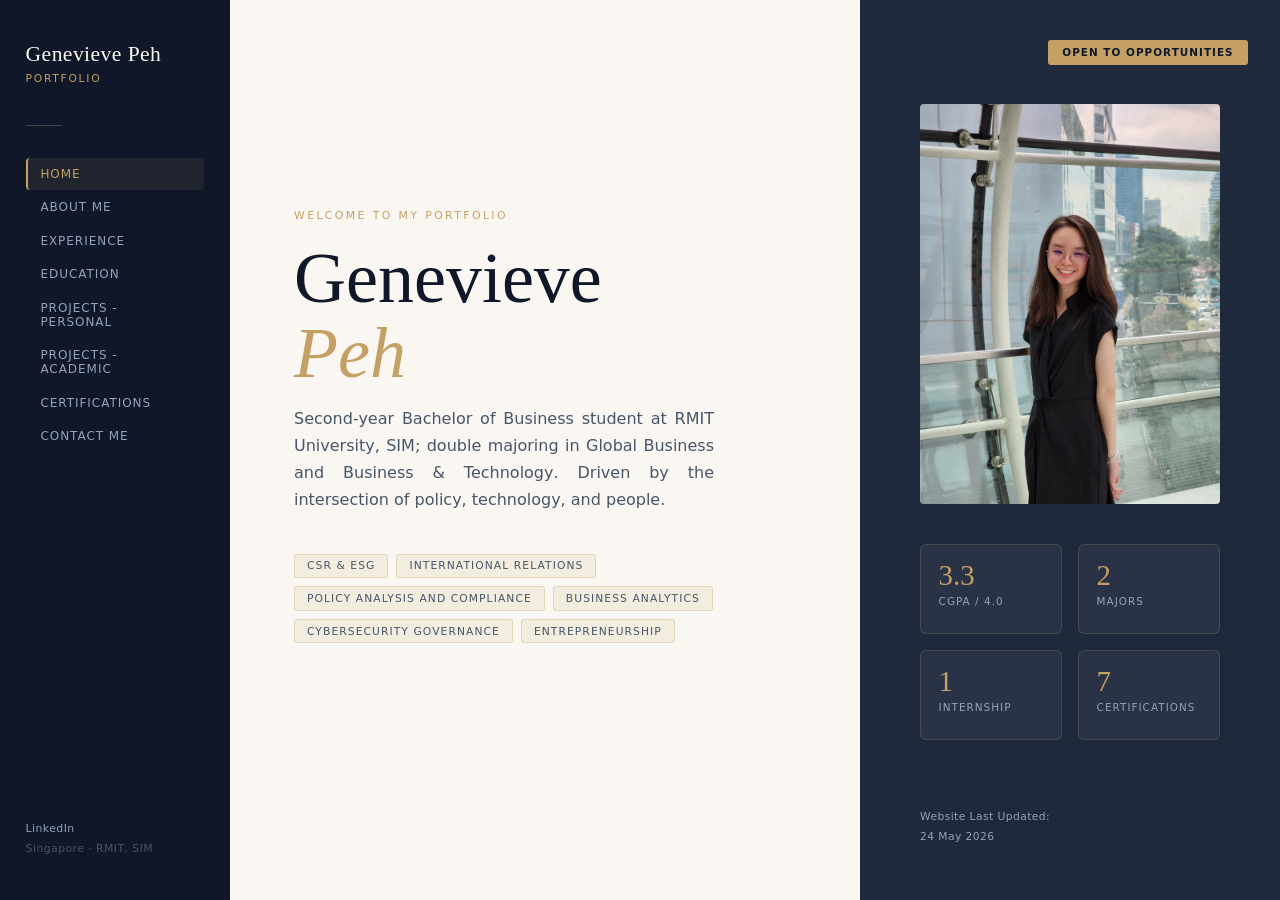
==== index.html @ 04e8a692 "x-frame-option and autocomplete" ====
<!DOCTYPE html>
<html lang="en">
<head>
    <meta charset="UTF-8">
    <meta name="viewport" content="width=device-width, initial-scale=1.0">
    <title>Genevieve Peh — Portfolio</title>
    <meta http-equiv="Content-Security-Policy" content="upgrade-insecure-requests">
    <meta http-equiv="Content-Security-Policy" 
            content="default-src 'self';
                 style-src 'self' 'unsafe-inline' https://fonts.googleapis.com;
                 font-src 'self' https://fonts.gstatic.com;
                 img-src 'self' data:;
                 script-src 'self';
                 object-src 'none';
                 frame-src 'none';">
    <meta http-equiv="X-Content-Type-Options" content="nosniff">
    <meta name="referrer" content="strict-origin-when-cross-origin">
    <link href="https://fonts.googleapis.com/css2?family=Cormorant+Garamond:ital,wght@0,300;0,400;0,500;0,600;1,300;1,400&family=DM+Sans:opsz,wght@9..40,300;9..40,400;9..40,500&display=swap" rel="stylesheet">
    <link rel="stylesheet" href="index-style.css">
    <link rel="icon" type="image/png" href="image/icon.png">
    <link rel="apple-touch-icon" href="image/icon.png">
    <link rel="manifest" href="manifest.json">
    <meta name="theme-color" content="#0F1729">
</head>


<body>
    <aside class="sidebar">
        <div class="sidebar-name">Genevieve Peh</div>
        <div class="sidebar-portfolio">Portfolio</div>
        <div class="sidebar-dividerline"></div>

        <nav>
        <a class="nav-item active" href="index.html">Home</a>
        <a class="nav-item" href="about.html">About Me</a>
        <a class="nav-item" href="experience.html">Experience</a>
        <a class="nav-item" href="education.html">Education</a>
        <a class="nav-item" href="projects-personal.html">Projects - Personal</a>
        <a class="nav-item" href="projects-acad.html">Projects - Academic</a>
        <a class="nav-item" href="certifications.html">Certifications</a>
        <a class="nav-item" href="contact.html">Contact Me</a>
        </nav>

        <div class="sidebar-footer">
        <a href="https://www.linkedin.com/in/genevieve-peh-b8915b331/" target="_blank">LinkedIn</a><br>
        Singapore · RMIT, SIM
        </div>

    </aside>

    <!-- main page content -->
    <main class="main">
        <div class="main-content">

            <!-- LEFT side -->
            <div class="main-left">

                <div class="main-topsub">Welcome to my portfolio</div>
                <h1 class="name">Genevieve<br><em>Peh</em></h1>
                <p class="description">
                    Second-year Bachelor of Business student at RMIT University, SIM; 
                    double majoring in <strong>Global Business</strong> and
                    <strong>Business & Technology</strong>.
                    Driven by the intersection of policy, technology, and people.
                </p>


                <div class="specialty-tags">
                    <span class="tag">CSR & ESG</span>
                    <span class="tag">International Relations</span>
                    <span class="tag">Policy Analysis and Compliance</span>
                    <span class="tag">Business Analytics</span>
                    <span class="tag">Cybersecurity Governance</span>
                    <span class="tag">Entrepreneurship</span>
                </div>

            </div>

            <!-- RIGHT side -->
             <div class="main-right">

                <!-- Opportunities tag -->
                <div class="opp-tag">
                    <span class="opportunities">Open to opportunities</span>
                </div>

                <!-- Photo insert -->
                <div class="photo-container">
                    <img src="image/business folio photo.jpg" alt="Photo of Genevieve Peh">
                </div>    


                <div class="stats">
                    <div class="statbox">
                        <div class="stat-num">3.3</div>
                        <div class="stat-category">cGPA / 4.0</div>
                    </div>
                    
                    <div class="statbox">
                        <div class="stat-num">2</div>
                        <div class="stat-category">Majors</div>
                    </div>

                    <div class="statbox">
                        <div class="stat-num">1</div>
                        <div class="stat-category">Internship</div>
                    </div>

                    <div class="statbox">
                        <div class="stat-num">7</div>
                        <div class="stat-category">Certifications</div>
                    </div>

            
            <!-- TO ALWAYS UPDATE YOUR DATE -->

            <div class="stat-footer">
                <p class="update-date">Website Last Updated:<br> 24 May 2026</p>
            </div>       

                </div>
                

             </div>


        </div>


    </main>
        


</body>

</html>
---- index-style.css ----
*,*::before,*::after{box-sizing:border-box;
    margin:0;
    padding:0;
}

:root{
  --cream:#FAF7F2;
  --navy:#0F1729;
  --navy-soft:#1E293B;
  --gold:#C4A064;
  --gold-light:rgba(196,160,100,0.12);
  --gold-border:rgba(196,160,100,0.3);
  --slate:#475569;
  --slate-light:#94A3B8;
  --mist:#F1F5F9;
  --serif:'Cormorant Garamond',Georgia,serif;
  --sans:'DM Sans',system-ui,sans-serif;
  --sidebar-w:clamp(140px, 22vw, 230px);
}

body{
  font-family:var(--sans);
  background-color:var(--cream);
  color:var(--navy);
  min-height:100vh;
  display:flex;
  overflow-x: hidden;
}

.sidebar{
  width:var(--sidebar-w);
  min-height:100vh;
  background:var(--navy);
  position:fixed;
  top:0;
  left:0;
  display:flex;
  flex-direction:column;
  padding:2.5rem 1.6rem;
  z-index:100;
  overflow-y: auto;
}

.sidebar-name{
  font-family:var(--serif);
  font-size:1.35rem;
  font-weight:500;
  color:var(--cream);
  letter-spacing:0.02em;
  line-height:1.3;
  margin-bottom:0.25rem;
}

.sidebar-portfolio{
  font-size:0.67rem;
  font-weight:400;
  color:var(--gold);
  letter-spacing:0.16em;
  text-transform:uppercase;
  margin-bottom:2.5rem;
}

.sidebar-dividerline{
  width:36px;
  height:1px;
  background:var(--gold-border);
  margin-bottom:2rem;
}

nav{flex:1;}


.nav-item{
    display:block;
    padding:0.55rem 0.8rem;
    margin-bottom:0.12rem;
    font-size:0.75rem;
    font-weight:400;
    letter-spacing:0.08em;
    text-transform:uppercase;
    color:var(--slate-light);
    text-decoration:none;
    border-radius:4px;
    border-left:2px solid transparent;
}

.nav-item:hover{
    background:var(--navy-soft);
    color:var(--cream);
    border-left:2px solid var(--gold);
}


.nav-item.active{
    color:var(--gold);
    border-left-color:var(--gold);
    background:rgba(196,160,100,0.09);
    font-weight:500;
}


.sidebar-footer{
    font-size:0.68rem;
    color:var(--slate);
    letter-spacing:0.04em;
    line-height:1.9;
}


.sidebar-footer a{
    color:var(--slate-light);
    text-decoration:none;
    border-bottom:1px solid transparent;
    transition:color 0.2s ease,border-color 0.2s ease;
}

.sidebar-footer a:hover{
    color:var(--cream);
    border-color:var(--gold);
}

.main{
    margin-left:var(--sidebar-w);
    flex:1;
    min-height:100vh;
    max-width: 100%;
    min-width: 0;
}

/* main text content */

.main-content{
    display:grid;
    grid-template-columns:1fr 420px;
    min-height:100vh;
    align-items:center;
}

.main-left{
    padding:5rem 4rem 5rem 4rem;
    display:flex;
    flex-direction:column;
    justify-content:center;
}

.main-topsub{
    font-size:0.68rem;
    font-weight:500;
    letter-spacing:0.22em;
    text-transform:uppercase;
    color:var(--gold);
    margin-bottom:1.2rem;
}

.name{
    font-family:var(--serif);
    font-size:4.5rem;
    font-weight:400;
    color:var(--navy);
    line-height:1.05;
    margin-bottom:0.8rem;
}

.name em{
    font-style:italic;
    color:var(--gold);
}

.description{
    font-size:1rem;
    font-weight:300;
    color:var(--slate);
    line-height:1.7;
    max-width:420px;
    margin-bottom:2.5rem;
    text-align: justify;
}

.description strong{
    font-weight:500;
    color:var(--slate);
}

.specialty-tags{
    display:flex;
    flex-wrap:wrap;
    gap:0.5rem;
    margin-bottom:3rem;
}

.tag{
    font-size:0.67rem;
    font-weight:500;
    letter-spacing:0.1em;
    text-transform:uppercase;
    color:var(--slate);
    background:var(--gold-light);
    border:0.5px solid var(--gold-border);
    padding:0.3rem 0.75rem;
    border-radius:3px;
}


.main-right {
    background: var(--navy-soft);
    min-height: 100vh;
    position: relative;
    overflow: hidden;
    display: flex;
    flex-direction: column;
    justify-content: flex-start;
    align-items: center;
    padding: 2.5rem;
    gap: 2.5rem;
}

.opp-tag{
    position:absolute;
    top:2.5rem;
    right:2rem;
    background:var(--gold);
    color:var(--navy);
    font-size:0.65rem;
    font-weight:500;
    letter-spacing:0.1em;
    text-transform:uppercase;
    font-weight: bold;
    padding:0.4rem 0.9rem;
    border-radius:3px;
}


.photo-container{
    margin-top:4rem;
    display:flex;
    flex-direction:column;
    gap:1.5rem;
}

.photo-container img{
    width:300px;
    height:400px;
    border-radius:4px;
    object-fit:cover;
}


.stats {
    width: 100%;
    max-width: 300px;
    display: grid;
    grid-template-columns: 1fr 1fr;
    gap: 1rem;
    grid-auto-rows: 1fr;   
}

.statbox{
    background:rgba(250,247,242,0.05);
    border:0.5px solid rgba(196,160,100,0.2);
    border-radius:6px;
    padding:1rem 1.1rem;
    transition: 0.25s ease;
    min-height: 90px;
}


.statbox:hover {
    transform: translateY(-3px);
    border-color: var(--gold);
}

.stat-num{
    font-family:var(--serif);
    font-size:1.8rem;
    font-weight:400;
    color:var(--gold);
    line-height:1;
}

.stat-category{
    font-size:0.65rem;
    letter-spacing:0.1em;
    text-transform:uppercase;
    color:var(--slate-light);
    margin-top:0.3rem;
}

.stat-footer {
    margin-top: auto;
    width: 100%;
    max-width: 300px;
    font-size: 0.67rem;
    color: var(--slate-light);
    letter-spacing: 0.04em;
    line-height: 1.8;

}

/* ── TABLET: 1024px and below ── */
@media (max-width: 1024px) {

    /* Photo panel shrinks */
    .main-content {
        grid-template-columns: 1fr 300px;
    }

    .name {
        font-size: 3.5rem;
    }
}

/* phone */

@media (max-width: 768px){

    body{
        display:block;
    }


    .sidebar{
        width:100%;
        min-height:auto;
        position:relative;
        top:0;
        left:0;
        flex-direction:column;
        padding:1rem 1rem;
        border-bottom:1px solid var(--gold-border);
    }


    .sidebar-name{
        font-size:1.1rem;
        margin-bottom:0.15rem;
    }

    .sidebar-portfolio{
        font-size:0.55rem;
        margin-bottom:1rem;
    }

    .sidebar-dividerline{
        display:none;
    }


    nav{
        display:flex;
        flex-wrap:wrap;
        gap:0.4rem;
        margin-bottom:1rem;
    }

    .nav-item{
        font-size:0.58rem;
        padding:0.45rem 0.6rem;
        border-left:none;
        border-bottom:2px solid transparent;
        background:var(--navy-soft);
        border-radius:4px;
        margin-bottom:0;
    }

    .nav-item:hover{
        border-left:none;
        border-bottom:2px solid var(--gold);
    }

    .nav-item.active{
        border-left:none;
        border-bottom:2px solid var(--gold);
    }


    .sidebar-footer{
        font-size:0.6rem;
        line-height:1.6;
    }


    .main{
        margin-left:0;
        width:100%;
        padding:1.5rem 1rem;
    }

    .section-title{
        font-size:2rem;
    }

    .rule{
        margin-bottom:2rem;
    }

    .main-content{
        grid-template-columns:1fr;
        min-height:auto;
    }

    .main-left{
        padding:2rem 1.2rem;
    }

    .main-right{
        min-height:auto;
        padding:2rem 1.2rem;
    }

    .name{
        font-size:2.5rem;
        line-height:1.1;
    }

    .description{
        font-size:0.95rem;
        max-width:100%;
        text-align:left;
    }

    .photo-container{
        margin-top:2rem;
        align-items:center;
    }

    .photo-container img{
        width:100%;
        max-width:280px;
        height:auto;
        aspect-ratio:3/4;
    }

    .stats{
        width:100%;
        max-width:100%;
        grid-template-columns:1fr 1fr;
    }

    .statbox{
        min-height:80px;
    }


    .opp-tag{
        position:static;
        margin-bottom:1rem;
        align-self:flex-end;
    }


}
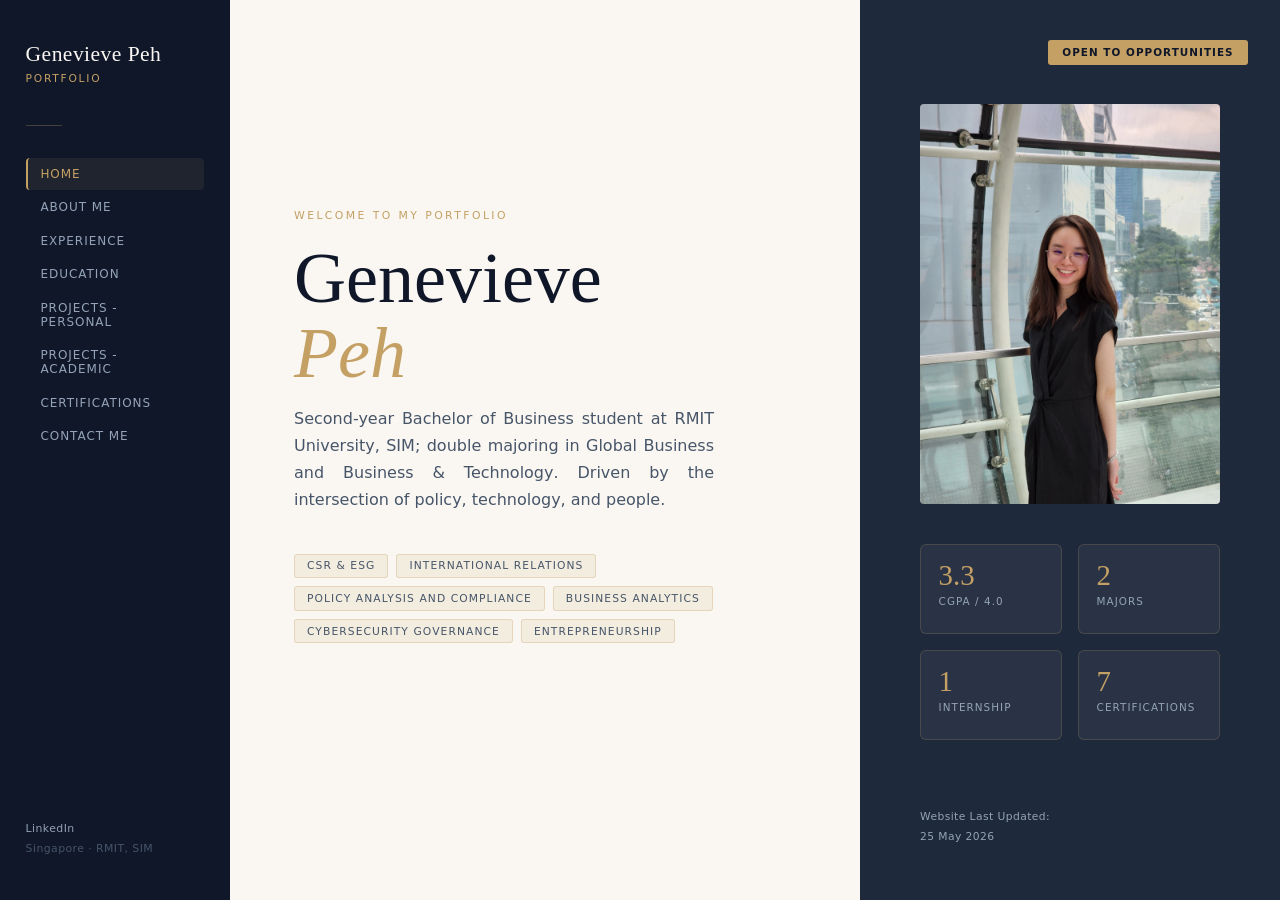
==== commit 77c6631c: "updated date" ====
--- a/index.html
+++ b/index.html
@@ -13,7 +13,6 @@
                  script-src 'self';
                  object-src 'none';
                  frame-src 'none';">
-    <meta http-equiv="X-Content-Type-Options" content="nosniff">
     <meta name="referrer" content="strict-origin-when-cross-origin">
     <link href="https://fonts.googleapis.com/css2?family=Cormorant+Garamond:ital,wght@0,300;0,400;0,500;0,600;1,300;1,400&family=DM+Sans:opsz,wght@9..40,300;9..40,400;9..40,500&display=swap" rel="stylesheet">
     <link rel="stylesheet" href="index-style.css">
@@ -115,7 +114,7 @@
             <!-- TO ALWAYS UPDATE YOUR DATE -->
 
             <div class="stat-footer">
-                <p class="update-date">Website Last Updated:<br> 24 May 2026</p>
+                <p class="update-date">Website Last Updated:<br> 25 May 2026</p>
             </div>       
 
                 </div>
--- a/index-style.css
+++ b/index-style.css
@@ -259,15 +259,9 @@
     border:0.5px solid rgba(196,160,100,0.2);
     border-radius:6px;
     padding:1rem 1.1rem;
-    transition: 0.25s ease;
     min-height: 90px;
 }
 
-
-.statbox:hover {
-    transform: translateY(-3px);
-    border-color: var(--gold);
-}
 
 .stat-num{
     font-family:var(--serif);
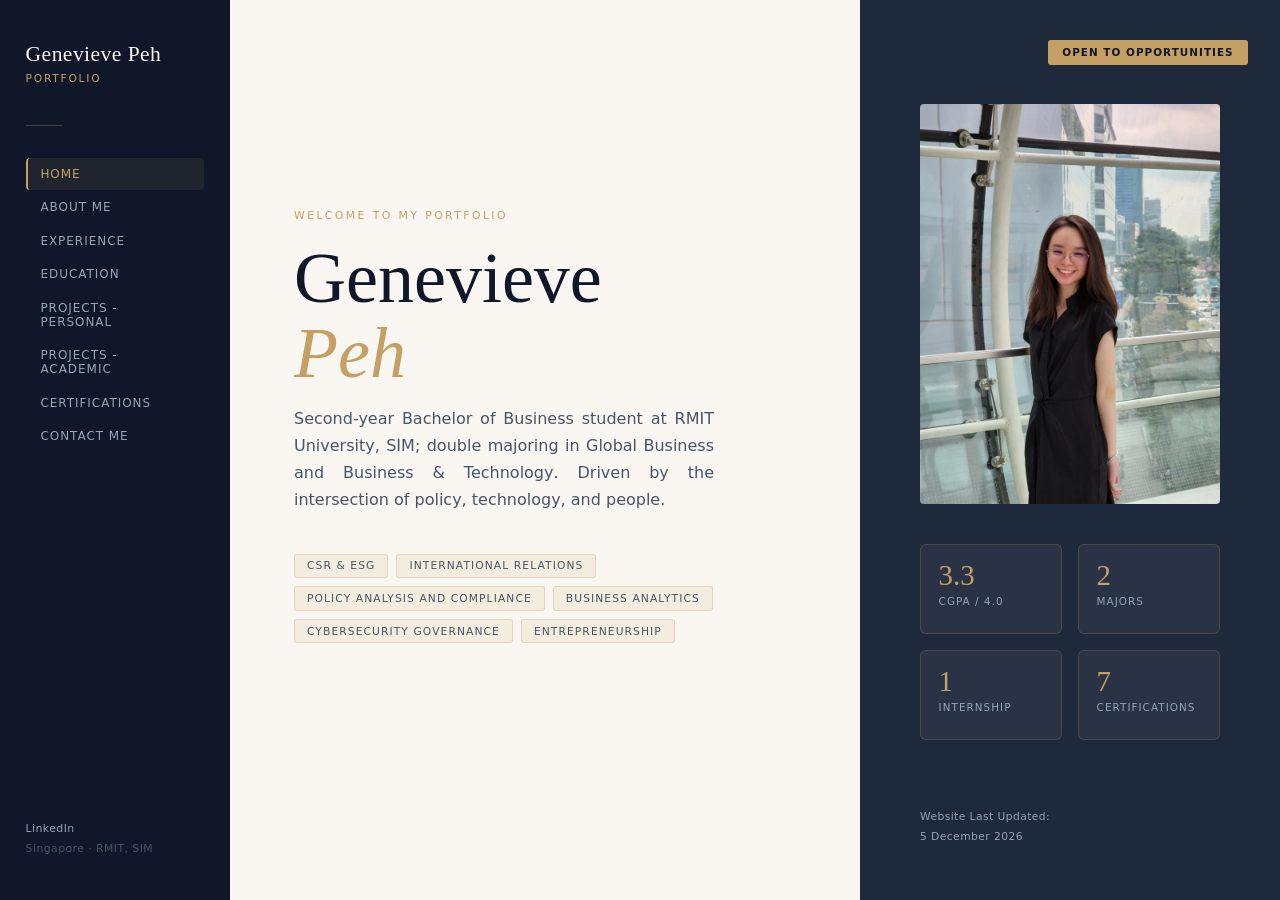
==== commit 3dea1843: "add auto date" ====
--- a/index.html
+++ b/index.html
@@ -76,7 +76,7 @@
             </div>
 
             <!-- RIGHT side -->
-             <div class="main-right">
+            <div class="main-right">
 
                 <!-- Opportunities tag -->
                 <div class="opp-tag">
@@ -111,22 +111,20 @@
                     </div>
 
             
-            <!-- TO ALWAYS UPDATE YOUR DATE -->
+                <!-- TO ALWAYS UPDATE YOUR DATE -->
 
-            <div class="stat-footer">
-                <p class="update-date">Website Last Updated:<br> 25 May 2026</p>
-            </div>       
-
-                </div>
-                
-
-             </div>
-
-
+                <div class="stat-footer">
+                    <p class="update-date">Website Last Updated:<br><span id="current-date"></span></p>
+                </div>       
+            </div>
+        </div>
         </div>
 
+        
+        
+    </main>
 
-    </main>
+    <script src="time.js"></script>
         
 
 
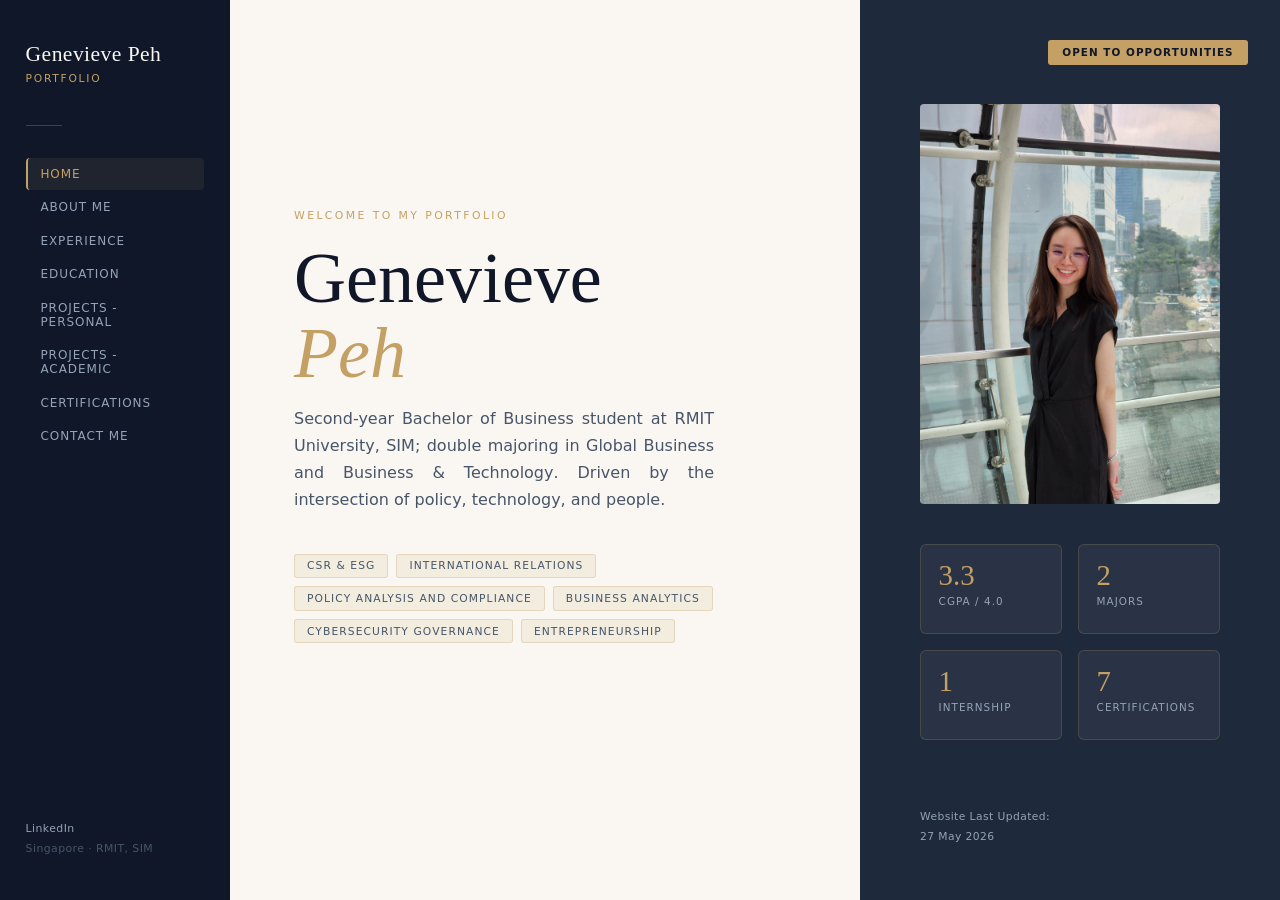
==== commit c82290c2: "edit time" ====
--- a/index.html
+++ b/index.html
@@ -111,10 +111,10 @@
                     </div>
 
             
-                <!-- TO ALWAYS UPDATE YOUR DATE -->
+                <!-- DATE -->
 
                 <div class="stat-footer">
-                    <p class="update-date">Website Last Updated:<br><span id="current-date"></span></p>
+                    <p class="update-date">Website Last Updated:<br>27 May 2026</p>
                 </div>       
             </div>
         </div>
@@ -124,7 +124,6 @@
         
     </main>
 
-    <script src="time.js"></script>
         
 
 
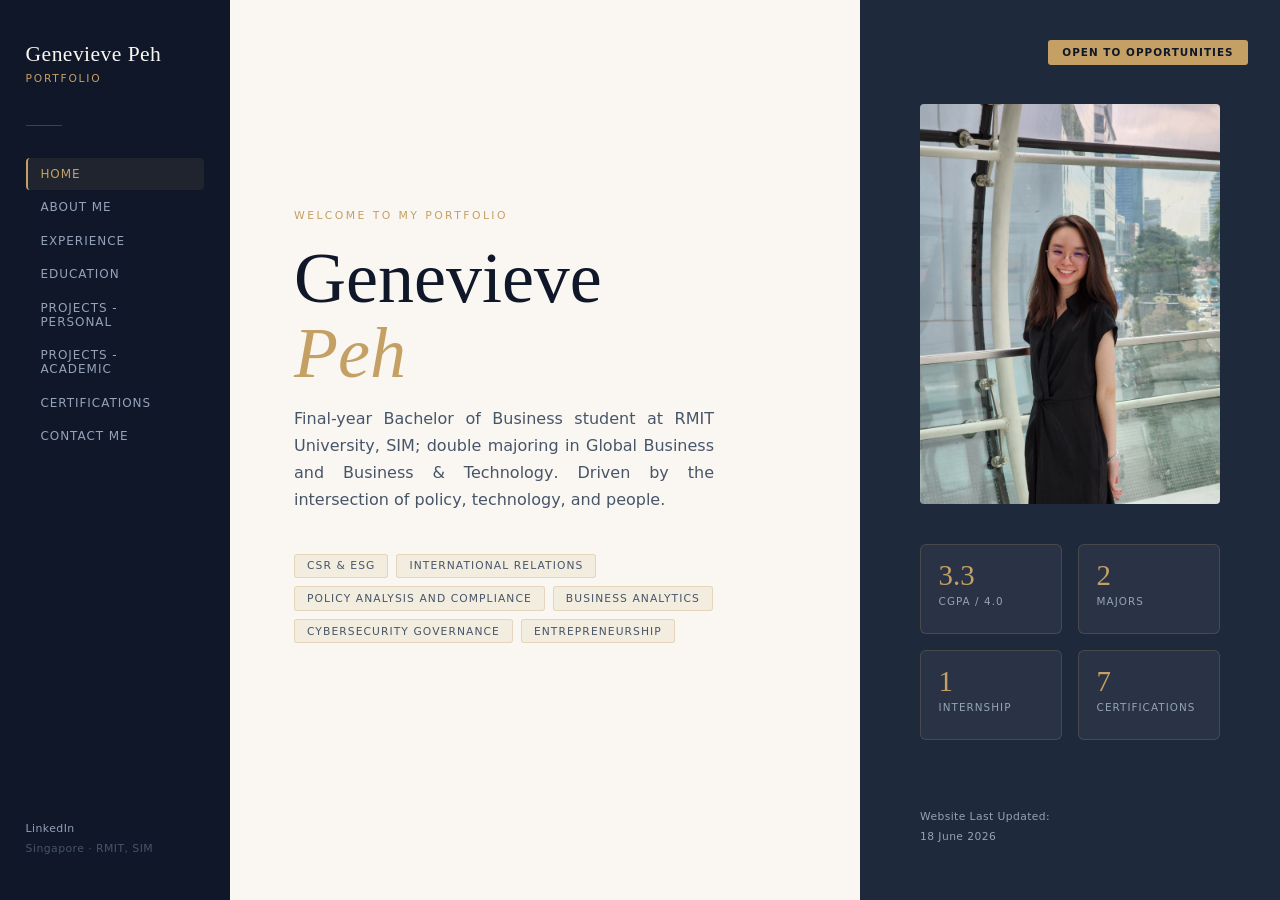
==== commit 425db0a3: "update education year status" ====
--- a/index.html
+++ b/index.html
@@ -57,7 +57,7 @@
                 <div class="main-topsub">Welcome to my portfolio</div>
                 <h1 class="name">Genevieve<br><em>Peh</em></h1>
                 <p class="description">
-                    Second-year Bachelor of Business student at RMIT University, SIM; 
+                    Final-year Bachelor of Business student at RMIT University, SIM; 
                     double majoring in <strong>Global Business</strong> and
                     <strong>Business & Technology</strong>.
                     Driven by the intersection of policy, technology, and people.
@@ -111,10 +111,10 @@
                     </div>
 
             
-                <!-- DATE -->
+                <!-- DATE - to always update -->
 
                 <div class="stat-footer">
-                    <p class="update-date">Website Last Updated:<br>27 May 2026</p>
+                    <p class="update-date">Website Last Updated:<br>18 June 2026</p>
                 </div>       
             </div>
         </div>
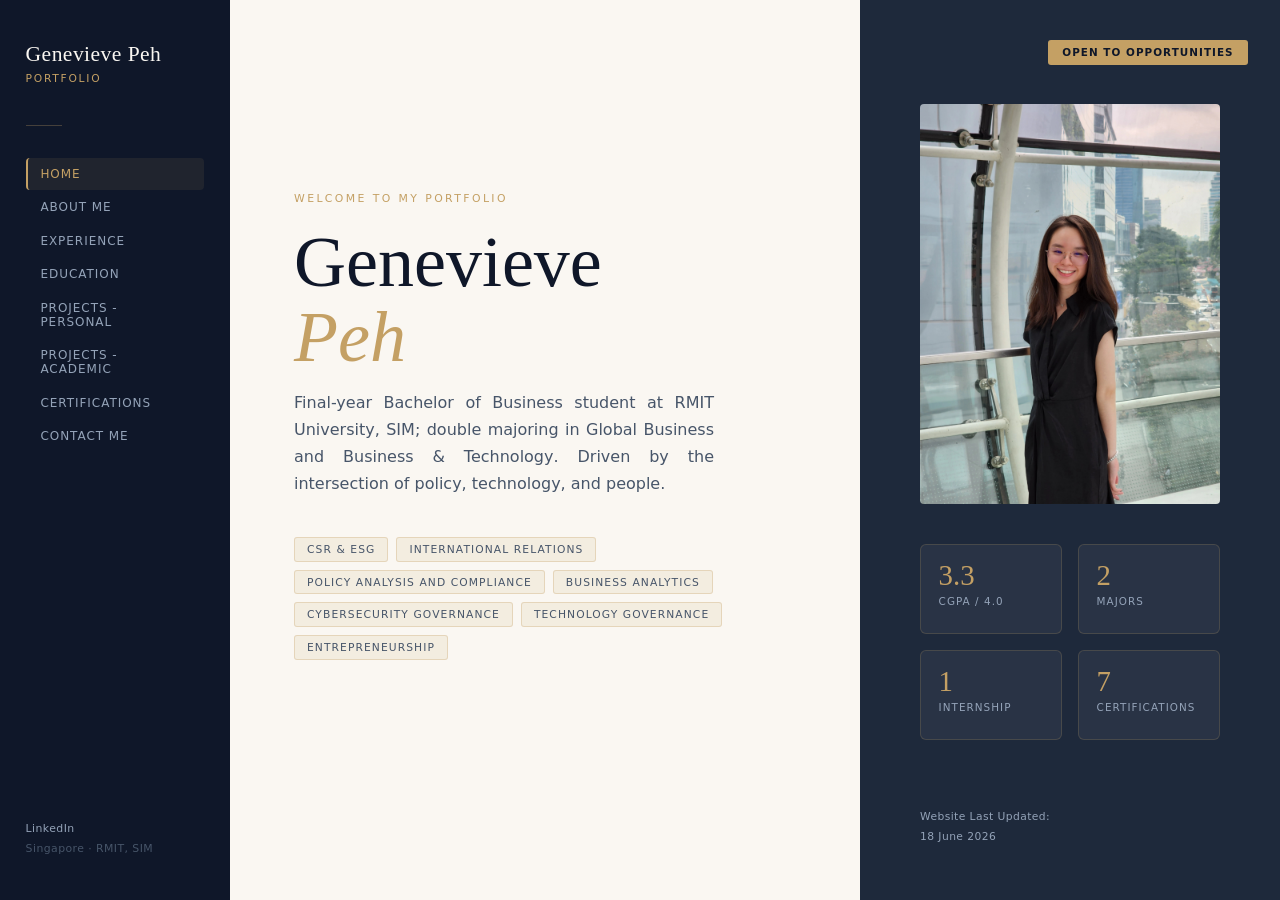
==== commit 72a65e86: "update" ====
--- a/index.html
+++ b/index.html
@@ -70,6 +70,7 @@
                     <span class="tag">Policy Analysis and Compliance</span>
                     <span class="tag">Business Analytics</span>
                     <span class="tag">Cybersecurity Governance</span>
+                    <span class="tag">Technology Governance</span>
                     <span class="tag">Entrepreneurship</span>
                 </div>
 
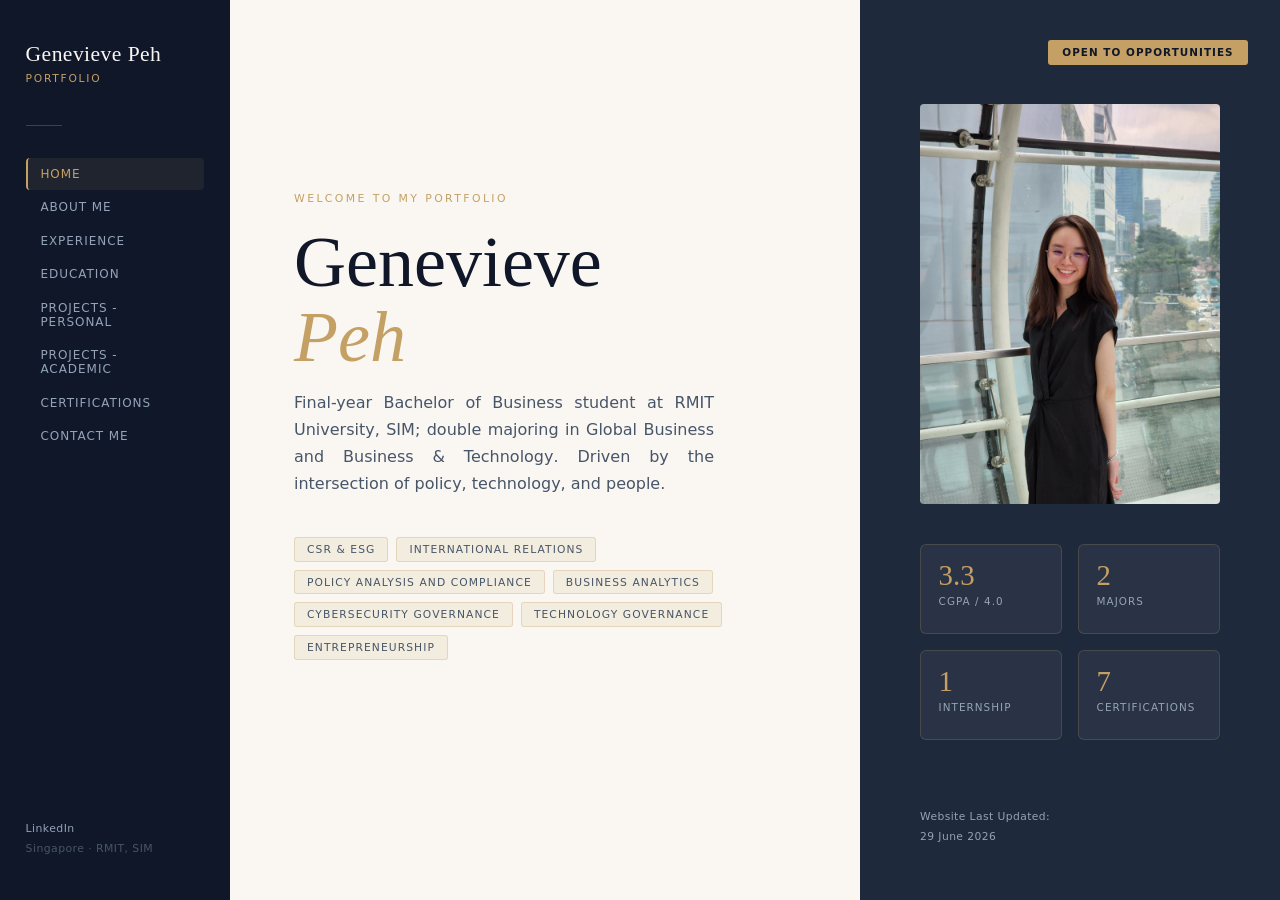
==== commit 926f8bc4: "date" ====
--- a/index.html
+++ b/index.html
@@ -115,7 +115,7 @@
                 <!-- DATE - to always update -->
 
                 <div class="stat-footer">
-                    <p class="update-date">Website Last Updated:<br>18 June 2026</p>
+                    <p class="update-date">Website Last Updated:<br>29 June 2026</p>
                 </div>       
             </div>
         </div>
